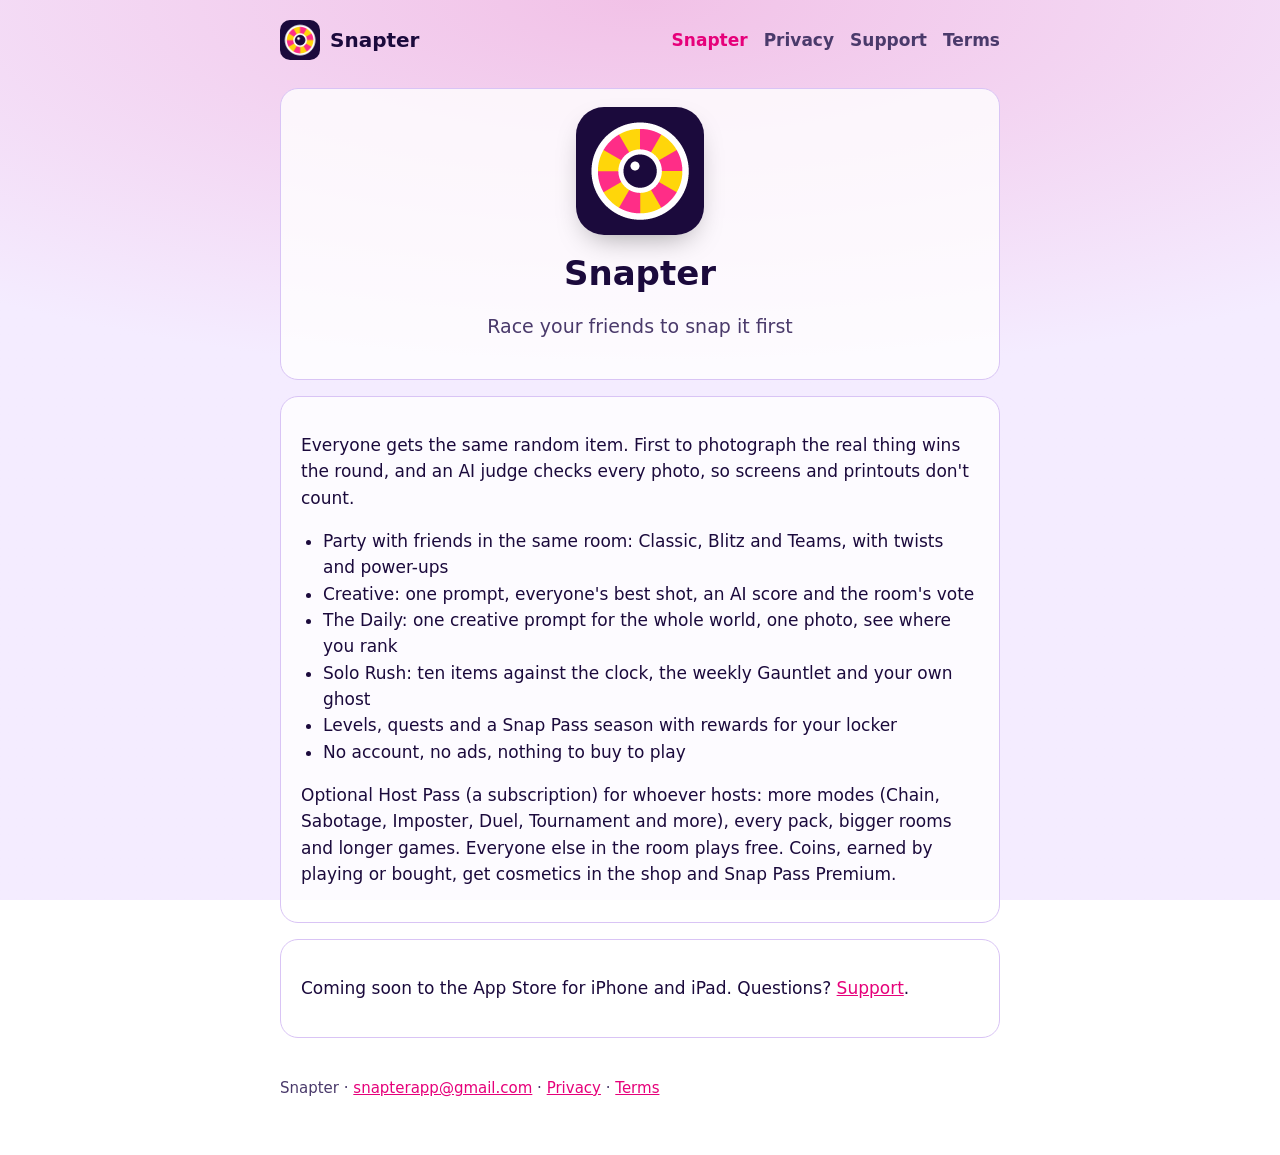
==== index.html @ 8542a672 "Snapter's public pages: privacy policy, support, terms" ====
<!doctype html>
<html lang="en">
<head>
<meta charset="utf-8">
<meta name="viewport" content="width=device-width, initial-scale=1">
<title>Snapter: Photo Game</title>
<meta name="description" content="Everyone gets the same random item. First to photograph the real thing wins.">
<link rel="icon" href="icon-180.png">
<link rel="apple-touch-icon" href="icon-180.png">
<link rel="stylesheet" href="site.css">
</head>
<body>
<header><a class="brand" href="index.html"><img src="icon-180.png" alt="" width="40" height="40"> Snapter</a><nav><a href="index.html" aria-current="page">Snapter</a><a href="privacy.html">Privacy</a><a href="support.html">Support</a><a href="terms.html">Terms</a></nav></header>
<main>

<section class="hero">
<img src="icon-512.png" alt="Snapter" width="128" height="128">
<h1>Snapter</h1>
<p class="lead">Race your friends to snap it first</p>
</section>
<section>
<p>Everyone gets the same random item. First to photograph the real thing wins the round, and an AI judge checks every photo, so screens and printouts don't count.</p>
<ul><li>Party with friends in the same room: Classic, Blitz and Teams, with twists and power-ups</li><li>Creative: one prompt, everyone's best shot, an AI score and the room's vote</li><li>The Daily: one creative prompt for the whole world, one photo, see where you rank</li><li>Solo Rush: ten items against the clock, the weekly Gauntlet and your own ghost</li><li>Levels, quests and a Snap Pass season with rewards for your locker</li><li>No account, no ads, nothing to buy to play</li></ul>
<p>Optional Host Pass (a subscription) for whoever hosts: more modes (Chain, Sabotage, Imposter, Duel, Tournament and more), every pack, bigger rooms and longer games. Everyone else in the room plays free. Coins, earned by playing or bought, get cosmetics in the shop and Snap Pass Premium.</p>
</section>
<section><p>Coming soon to the App Store for iPhone and iPad. Questions? <a href="support.html">Support</a>.</p></section>
</main>
<footer><p>Snapter · <a href="mailto:snapterapp@gmail.com">snapterapp@gmail.com</a> · <a href="privacy.html">Privacy</a> · <a href="terms.html">Terms</a></p></footer>
</body>
</html>
---- site.css ----
:root { color-scheme: light dark; --bg: #f4ecff; --ink: #1b0a3c; --muted: #4a3a6b; --card: #ffffffcc; --accent: #e6007a; --edge: #d9c4f5; }
@media (prefers-color-scheme: dark) { :root { --bg: #1b0a3c; --ink: #f6f0ff; --muted: #d8ccf2; --card: #2a1258cc; --accent: #ff5fa8; --edge: #4a2f80; } }
* { box-sizing: border-box; }
body { margin: 0; background: radial-gradient(120% 60% at 50% 0%, color-mix(in srgb, var(--accent) 18%, var(--bg)), var(--bg) 70%) fixed; color: var(--ink); font: 17px/1.55 system-ui, -apple-system, 'Segoe UI', Roboto, sans-serif; }
header, main, footer { max-width: 760px; margin: 0 auto; padding: 0 20px; }
header { display: flex; flex-wrap: wrap; align-items: center; justify-content: space-between; gap: 12px; padding-top: 20px; padding-bottom: 12px; }
.brand { display: inline-flex; align-items: center; gap: 10px; font-weight: 800; font-size: 20px; color: var(--ink); text-decoration: none; }
.brand img { border-radius: 10px; }
nav { display: flex; gap: 16px; }
nav a { color: var(--muted); font-weight: 700; text-decoration: none; }
nav a[aria-current='page'] { color: var(--accent); }
h1 { font-size: 34px; line-height: 1.15; margin: 24px 0 8px; }
h2 { font-size: 21px; margin: 0 0 6px; }
section { margin: 16px 0; padding: 18px 20px; border-radius: 18px; background: var(--card); border: 1px solid var(--edge); }
.hero { text-align: center; }
.hero img { border-radius: 28px; box-shadow: 0 12px 30px -12px #0006; }
.hero h1 { margin-top: 12px; }
.lead { font-size: 19px; color: var(--muted); }
.updated { color: var(--muted); }
a { color: var(--accent); }
ul { padding-inline-start: 22px; }
footer { padding-top: 8px; padding-bottom: 40px; color: var(--muted); font-size: 15px; }
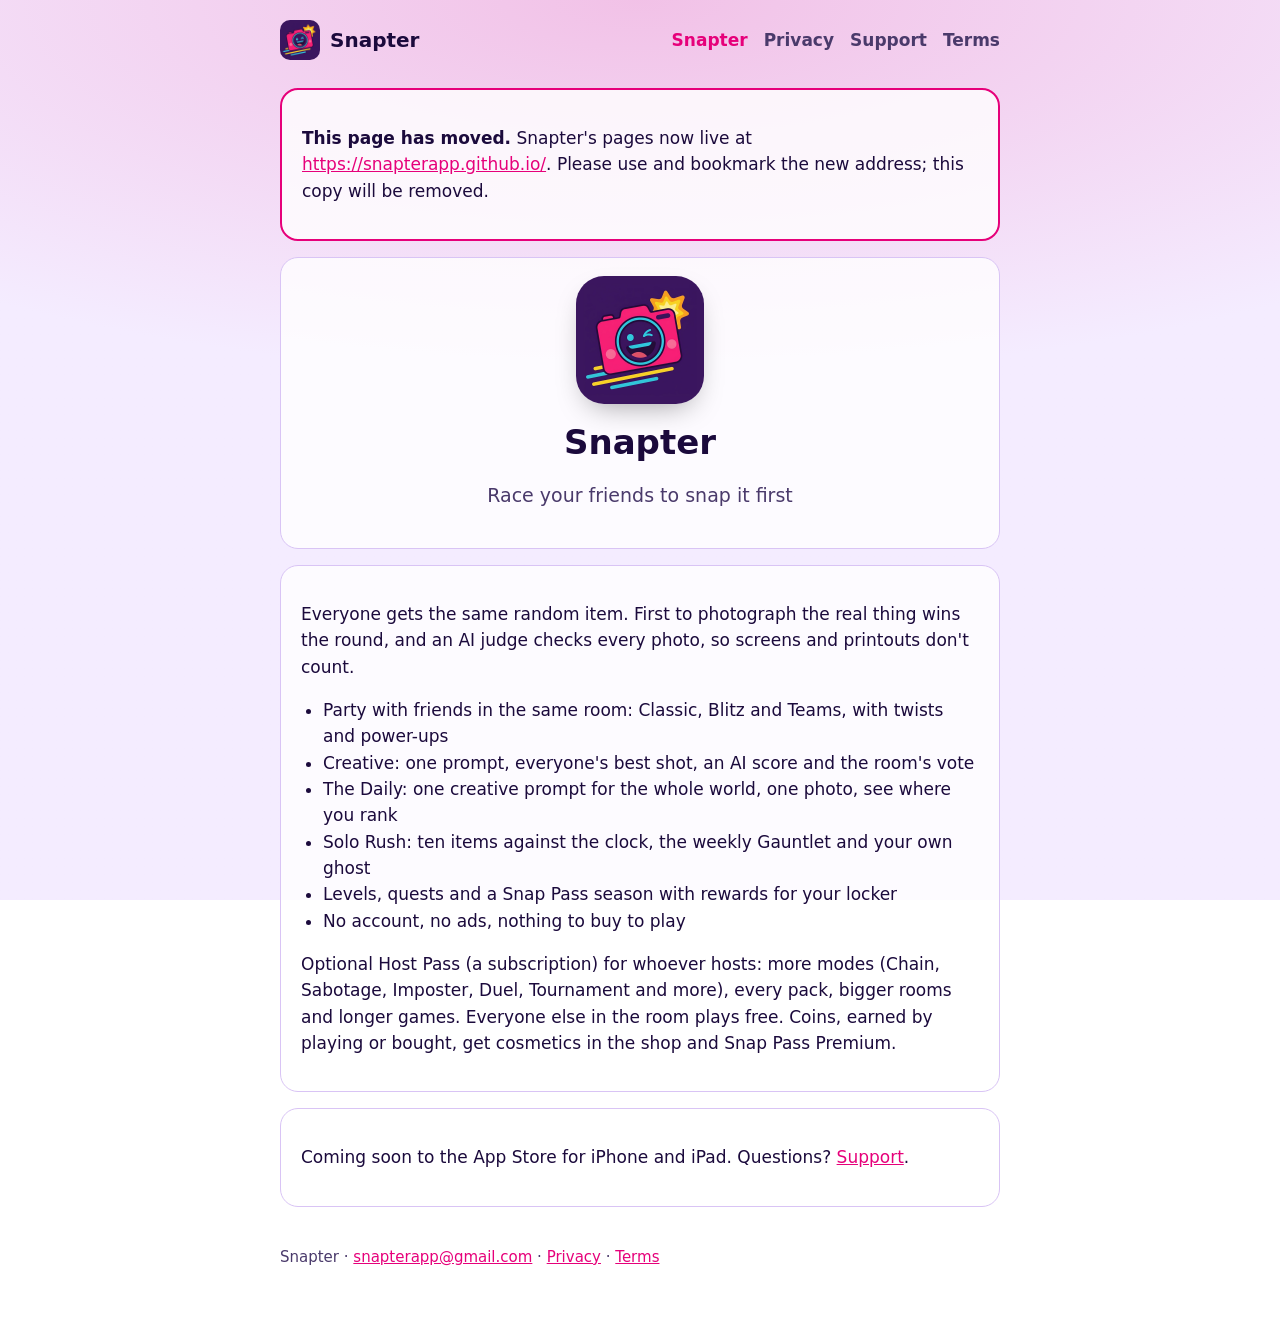
==== commit 38893d93: "Moved: every page links to its new address at snapterapp.github.io" ====
--- a/index.html
+++ b/index.html
@@ -8,10 +8,12 @@
 <link rel="icon" href="icon-180.png">
 <link rel="apple-touch-icon" href="icon-180.png">
 <link rel="stylesheet" href="site.css">
+<link rel="canonical" href="https://snapterapp.github.io/">
 </head>
 <body>
 <header><a class="brand" href="index.html"><img src="icon-180.png" alt="" width="40" height="40"> Snapter</a><nav><a href="index.html" aria-current="page">Snapter</a><a href="privacy.html">Privacy</a><a href="support.html">Support</a><a href="terms.html">Terms</a></nav></header>
 <main>
+<section class="moved" style="border:2px solid var(--accent)"><p><strong>This page has moved.</strong> Snapter's pages now live at <a href="https://snapterapp.github.io/">https://snapterapp.github.io/</a>. Please use and bookmark the new address; this copy will be removed.</p></section>
 
 <section class="hero">
 <img src="icon-512.png" alt="Snapter" width="128" height="128">
--- a/site.css
+++ b/site.css
@@ -11,6 +11,7 @@
 nav a[aria-current='page'] { color: var(--accent); }
 h1 { font-size: 34px; line-height: 1.15; margin: 24px 0 8px; }
 h2 { font-size: 21px; margin: 0 0 6px; }
+h3 { font-size: 17px; margin: 14px 0 2px; }
 section { margin: 16px 0; padding: 18px 20px; border-radius: 18px; background: var(--card); border: 1px solid var(--edge); }
 .hero { text-align: center; }
 .hero img { border-radius: 28px; box-shadow: 0 12px 30px -12px #0006; }
